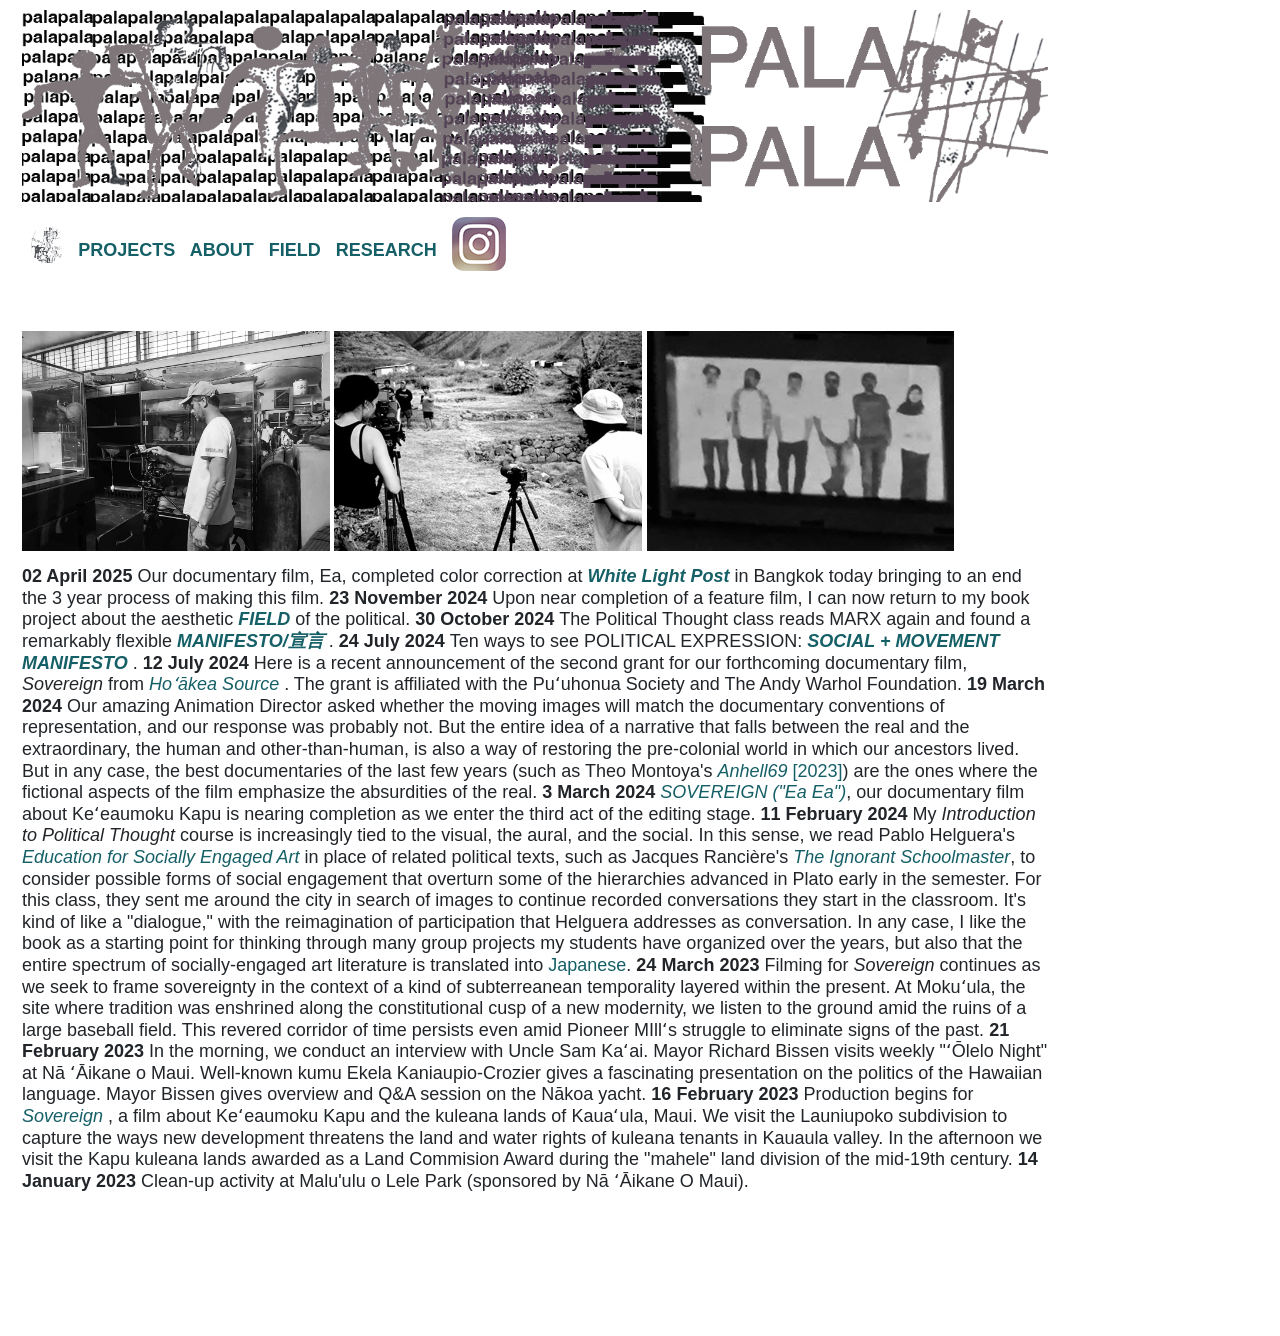
==== index.html @ eea1999e "stage :q" ====
<!DOCTYPE html>
<html lang="en>"
    <head>
	    <meta charset="UTF-8">
	    <meta http-equiv="X-UA-Compatible" content="IE=edge">
	    <meta name="viewport" content="width=device-width, initial-scale=1">




        <title>document * palapala * document * kiʻi * document * palapala </title>

        <link href="https://cdn.jsdelivr.net/npm/bootstrap@5.3.2/dist/css/bootstrap.min.css" rel="stylesheet" integrity="sha384-T3c6CoIi6uLrA9TneNEoa7RxnatzjcDSCmG1MXxSR1GAsXEV/Dwwykc2MPK8M2HN" crossorigin="anonymous">
        
	    <link rel="stylesheet" href="css/styles.css">

	    <div class="container-fluid">
            <div class="row">
                <div class="col-md-8 col-md-10 col-lg-10">
                    <a href="index.html"><img src="images/sov/pala_pala_sm2.png"></a><br>

                    <h2>
                        <b>
                            <a href="index.html"><img src="images/es_logo_sm.png" width=5%></a>                            
		                    <a href="projects.html" class="navo">PROJECTS</a> &nbsp;
	    	                <a href="about.html" class="navo">ABOUT</A> &nbsp;
		                    <a href="practice.html" class="navo">FIELD</a> &nbsp;
		                    <a href="research.html" class="navo">RESEARCH</a> &nbsp;
<a href="https://www.instagram.com/viernesnoah/" class="navo" target="_blank"><img src="images/instagram_icon2.png"></a>
                    </h2>
                        </b><br>
                        <p>

                            <!-- <div class="container-fluid">
                                 <div class="row">
                                 <div class="col-lg-8 col-md-6 col-sm-6"> -->

			    <body>

				<div class="gallery">

        <img src="images/sov/na_aikane_film.jpg" alt="Image 3" width=30% height="30%">     
        <img src="images/sov/sancia_drew.jpg" alt="Image 5" width=30% height="30%">
        <img src="images/sov/baggage.jpg" alt="Image 6" width=30% height="30%">
    </div>

    <h2>
	 <!--ENTRY-->
                                <b>02 April 2025
                                </b>
Our documentary film, Ea, completed color correction at  <a href="https://whitelightpost.com/" class="navo"><em><b>White Light Post</b></em> </a> in Bangkok today bringing to an end the 3 year process of making this film.          
 <!--ENTRY-->
                                <b>23 November 2024
                                </b>
Upon near completion of a feature film, I can now return to my book project about the aesthetic <a href="sonic_field.html" class="navo"><em><b>FIELD</b></em> </a> of the political.          

				    <!--ENTRY-->
                                <b>30 October 2024
                                </b>
The Political Thought class reads MARX again and found a remarkably flexible <a href="marx.html" class="navo"><em><b>MANIFESTO/宣言</b></em> </a>.          



				    <!--ENTRY-->
                                <b>24 July 2024
                                </b>
Ten ways to see POLITICAL EXPRESSION:  <a href="social.html" class="navo"><em><b>SOCIAL + MOVEMENT MANIFESTO</b></em> </a>.          

				    <!--ENTRY-->
                                <b>12 July 2024
                                </b>
Here is a recent announcement of the second grant for our forthcoming documentary film, <em>Sovereign</em> from <a href="https://hoakeasource.org/sancia-miala-shiba-nash-noah-keone-viernes" class="navo"><em>Hoʻākea Source</em> </a>. The grant is affiliated with the Puʻuhonua Society and The Andy Warhol Foundation.                              

				    <!--ENTRY-->
                                <b>19 March 2024
                                </b>
Our amazing Animation Director asked whether the moving images will match the documentary conventions of representation, and our response was probably not. But the entire idea of a narrative that falls between the real and the extraordinary, the human and other-than-human, is also a way of restoring the pre-colonial world in which our ancestors lived. But in any case, the best documentaries of the last few years (such as Theo Montoya's <a href="https://www.youtube.com/watch?v=OB4ye-er7II" class="navo"><em>Anhell69</em> [2023]</a>) are the ones where the fictional aspects of the film emphasize the absurdities of the real.                              

				    
 <!--ENTRY-->
                                <b>3 March 2024
                                </b>
<em><a href="sovereign.html" class="navo">SOVEREIGN ("Ea Ea")</a></em>, our documentary film about Keʻeaumoku Kapu is nearing completion as we enter the third act of the editing stage.                                 

    <!--ENTRY-->
                                <b>11 February 2024
                                </b>
                                My <em>Introduction to Political Thought</em> course is increasingly tied to the visual, the aural, and the social. In this sense, we read Pablo Helguera's <a href="http://pablohelguera.net/2011/11/education-for-socially-engaged-art-2011/" class="navo"><em>Education for Socially Engaged Art</em></a> in place of related political texts, such as Jacques Rancière's <a href="https://abahlali.org/files/Ranciere.pdf" class="navo"> <em>The Ignorant Schoolmaster</em></a>, to consider possible forms of social engagement that overturn some of the hierarchies advanced in Plato early in the semester. For this class, they sent me around the city in search of images to continue recorded conversations they start in the classroom. It's kind of like a "dialogue," with the reimagination of participation that Helguera addresses as conversation. In any case, I like the book as a starting point for thinking through many group projects my students have organized over the years, but also that the entire spectrum of socially-engaged art literature is translated into <a href="https://www.filmart.co.jp/books/978-4-8459-1450-0/" class="navo">Japanese</a>.  				
			    

                                <!--ENTRY-->
                                <b>24 March 2023
                                </b>
                                Filming for <em>Sovereign</em> continues as we seek to frame sovereignty in the context of a kind of subterreanean temporality layered within the present. At Mokuʻula, the site where tradition was enshrined along the constitutional cusp of a new modernity, we listen to the ground amid the ruins of a large baseball field. This revered corridor of time persists even amid Pioneer MIllʻs struggle to eliminate signs of the past.   
                                                                
                                <!--ENTRY-->
                                <b>21 February 2023
                                </b>
                                In the morning, we conduct an interview with Uncle Sam Kaʻai. Mayor Richard Bissen visits weekly "ʻŌlelo Night" at Nā ʻĀikane o Maui. Well-known kumu Ekela Kaniaupio-Crozier gives a fascinating presentation on the politics of the Hawaiian language. Mayor Bissen gives overview and Q&A session on the Nākoa yacht.
                                
                                <!--ENTRY-->


                                
                                <b>16 February 2023
                                </b>
                                Production begins for
                                
                                <a href="sovereign.html" class="navo">
                                    <i>Sovereign
                                    </i>
                                </a>
                                , a film about Keʻeaumoku Kapu and the kuleana lands of Kauaʻula, Maui. We visit the Launiupoko subdivision to capture the ways new development threatens the land and water rights of kuleana tenants in Kauaula valley. In the afternoon we visit the Kapu kuleana lands awarded as a Land Commision Award during the "mahele" land division of the mid-19th century. 
                                

                                <!--ENTRY-->
                                <b>14 January 2023
                                </b>
                                Clean-up activity at Malu'ulu o Lele Park (sponsored by Nā ʻĀikane O Maui). 
                                

	                            
                </div>
            </div>
	    </div>
	    <br>
        <br>


            <br>
            <br>
            <br>
            <br>
</h2>
        </body>
</html>
---- css/styles.css ----
blockquote {
  display: block;
  position: relative;
  width: 90%;
  margin: 10px auto;
  padding: 5px;
  font-style: italic;
 font-size: 2.5em; 
  background: rgba(255, 255, 255, 0.05);
  box-shadow: 0px 0px 2px rgba(0, 0, 0, 0.2); }

blockquote p:first-child,
blockquote p:last-child {
  display: inline-block; }




body {                                                                                            
    font-size: 14px;
    font-style: normal;
    font-weight: 100;
    margin:10px;
    padding:4;

     }

::selection {
color: black; 
    background: #D682B0;
             
}


a.navo:link {color: #155F66;
               text-decoration: none;
}
 a.navo:visited {color: #CC6386;
	    text-decoration: line-through;}

 a.navo:hover {color: #FA7E9C;
	           text-decoration: none;}
 
 a.navo:active {color: #D44848 ;
                 text-decoration: none;}

 .black p {
    background-color: black;
    color: white;
    font-size: 15 px;
    margin: 5;
    padding: 4;
}

 .projects{
     padding-left: 10px; 
     font-size: '25 px';
         font-style: 'normal';
         font-weight: '800';
         	   font-family: 'Helvetica';
 }
 
 .padme{
       padding-left: 100px; 

 }

.container {
  position: absolute;
  margin: 20px;
  width: auto;
}

div {
    width: 100%
	      display: none;
  resize: both;

}

.column div {
    column-gap: 20px;
    column-rule-width: 1px;
			   column-count: 2;
}

.row {
  display: flex;
}

.column_left {
    flex: 30%;

}

.column_right {
    flex: 70%;
     width: 100%;
}

div.a {
  text-align: center;
}

div.b {
  text-align: left;
}

div.c {
  text-align: right;
}

div.c {
  text-align: justify;
}


/* The fix for auto-resizing was to add 100% to width */

h1 { font-family: 'Helvetica';
     font-size: 24px;
     font-style: normal;
     font-variant: normal;
     font-weight: 1000;
     line-height: 26.4px; }

h2 { font-family: Helvetica, Arial, Sans serif;         
     font-size: 18px;                                                                            
     font-style: normal;                                                                                    
     font-variant: normal;                                                                                      
     font-weight: 400;                                                                                          
  

   }  

h3 { font-family: Helvetica, Arial, monosopace;
     font-size: 14px;
     font-weight: 1000;
     font-style: normal;
     font-variant: normal;
     font-weight: 400;
     }

img {
  	max-width: 100%;
  	height: auto;
	padding-bottom: 15px;
}
.flow-img {

 float: right; 
      margin: 5px; 
}


.videoWrapper {
  position: relative;
  padding-bottom: 56.25%; /* 16:9 */
  height: 0;
}
.videoWrapper iframe {
  position: absolute;
  top: 0;
  left: 0;
  width: 100%;
  height: 100%;
}
            
.wrapper a:link {color: #E2AFCB;}
.wrapper a:visited {color:  #C2A1BD;
	    text-decoration: line-through;}

.wrapper a:active {color:#31998E;
	  text-decoration: underline;}
.wrapper a:hover {color: #C44F86;}

.shadow	{ background-color: black;
	  color: white;
	  line-height: 1.5;}

.highlighter { background-color: #155F66;
	  color: #FFFFFF;
	  line-height: 1.5;}


.censor { color:white;
	  text-decoration: line-through;
	  font-size: 15px;
	  color: white;}

.text {
    color: #FE8AB6;

}
.trans 	{text-align: end;
	 display:block;
	 background-color: black;
	 color: white; }


/* Vertical linking */


.wrapper { background-color: black;
	   font-family: Lucida Sans Typewriter;
	   color: white;
	; 
	 }

p { font-family: Arial, Helvetica, sans-serif;
    font-size: 14px;
    font-style: normal;
    font-variant: normal;
    font-weight: 400;
 
   
  }
 
blockquote { font-family: Arial, Helvetica, sans-serif;
	     font-size: 10px;
	     font-style: normal;
	     font-variant: normal;
	  line-height: 2.5;

           }
blockquote a { font-family: Arial, Helvetica, sans-serif;
	     font-size: 10px;
	     font-style: normal;
	     font-variant: normal;
             }



pre {font-family: Lucida Sans Typewriter, Lucida Console, monaco, Bitstream Vera Sans Mono, monospace;
     font-size: 13px;
     font-style: normal;
     font-variant: normal;
     font-weight: 400;
     line-height: 18.5667px; }

.img-wrapper {
  width: 100%;
  height: 0;
  padding-top: 100%;
  background-size: cover;
  background-repeat: none;
  background-position: center;
}


.img-row {

	display: flex;
    flex-wrap: wrap;
    margin: 20px;
    top-margin: 10px;
}
.img-row img:not(:last-of-type) {
	margin-right: 20px;
}

.flex-wrapper {
    display: space-between;
}
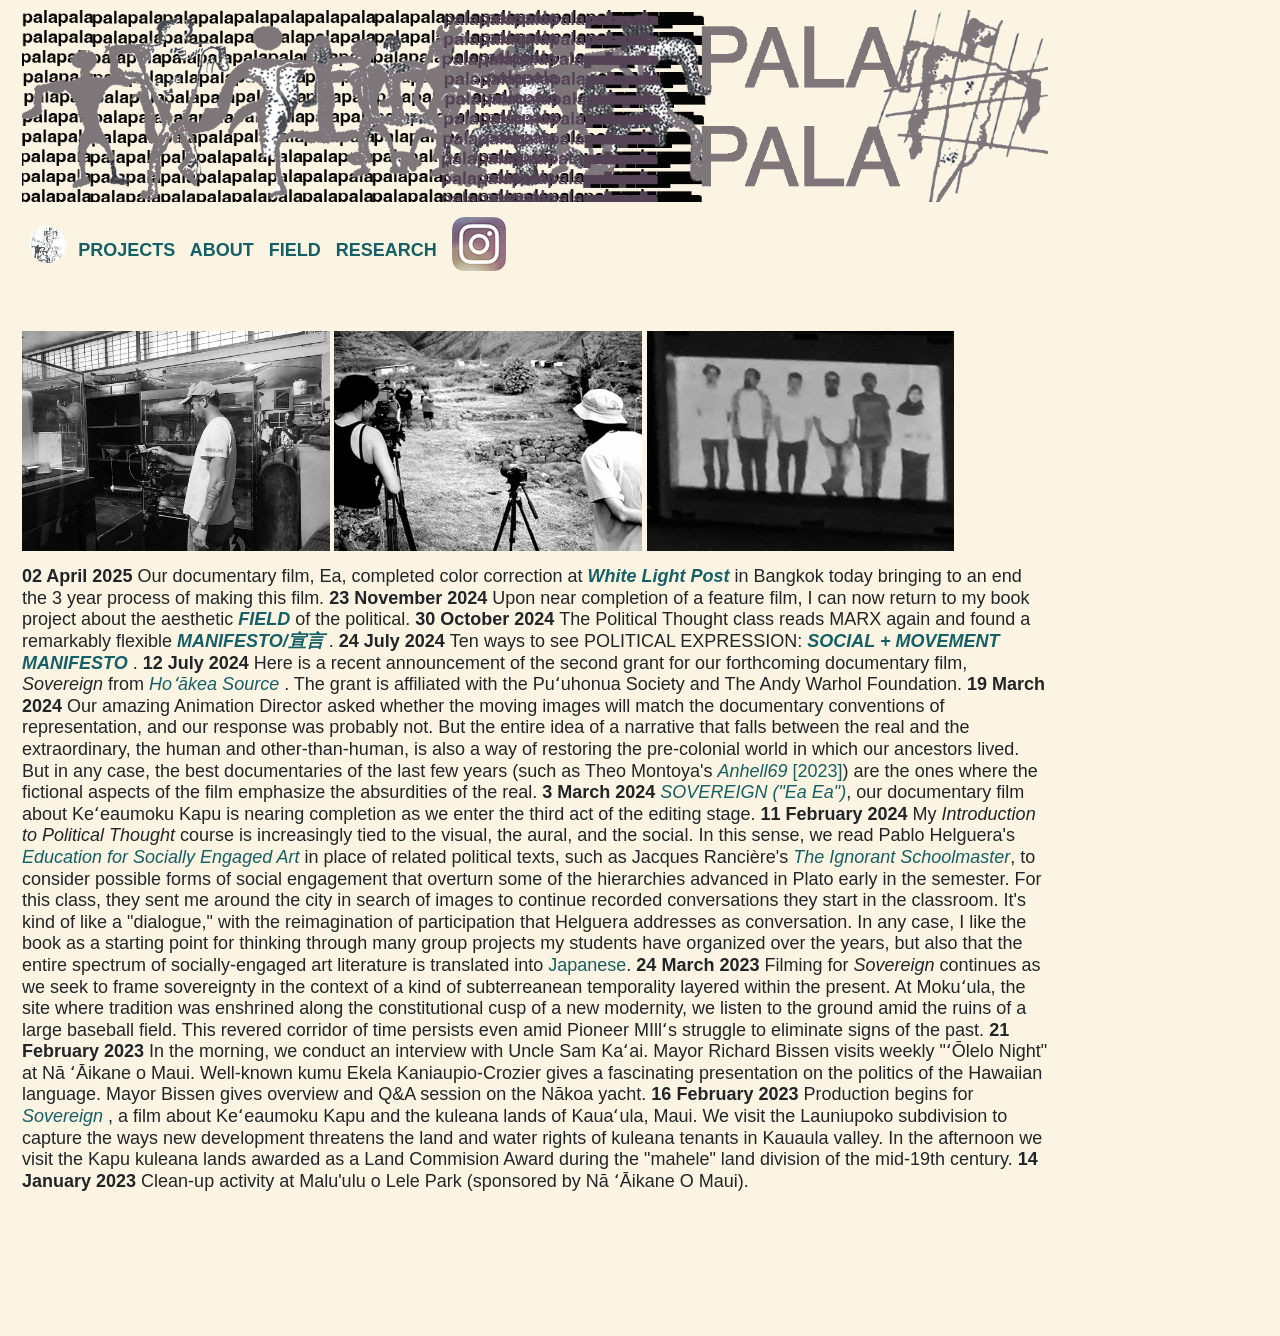
==== commit 645d8f42: "colors" ====
--- a/index.html
+++ b/index.html
@@ -13,7 +13,7 @@
         <link href="https://cdn.jsdelivr.net/npm/bootstrap@5.3.2/dist/css/bootstrap.min.css" rel="stylesheet" integrity="sha384-T3c6CoIi6uLrA9TneNEoa7RxnatzjcDSCmG1MXxSR1GAsXEV/Dwwykc2MPK8M2HN" crossorigin="anonymous">
         
 	    <link rel="stylesheet" href="css/styles.css">
-
+ <body style="background-color: #FBF4E2;">
 	    <div class="container-fluid">
             <div class="row">
                 <div class="col-md-8 col-md-10 col-lg-10">
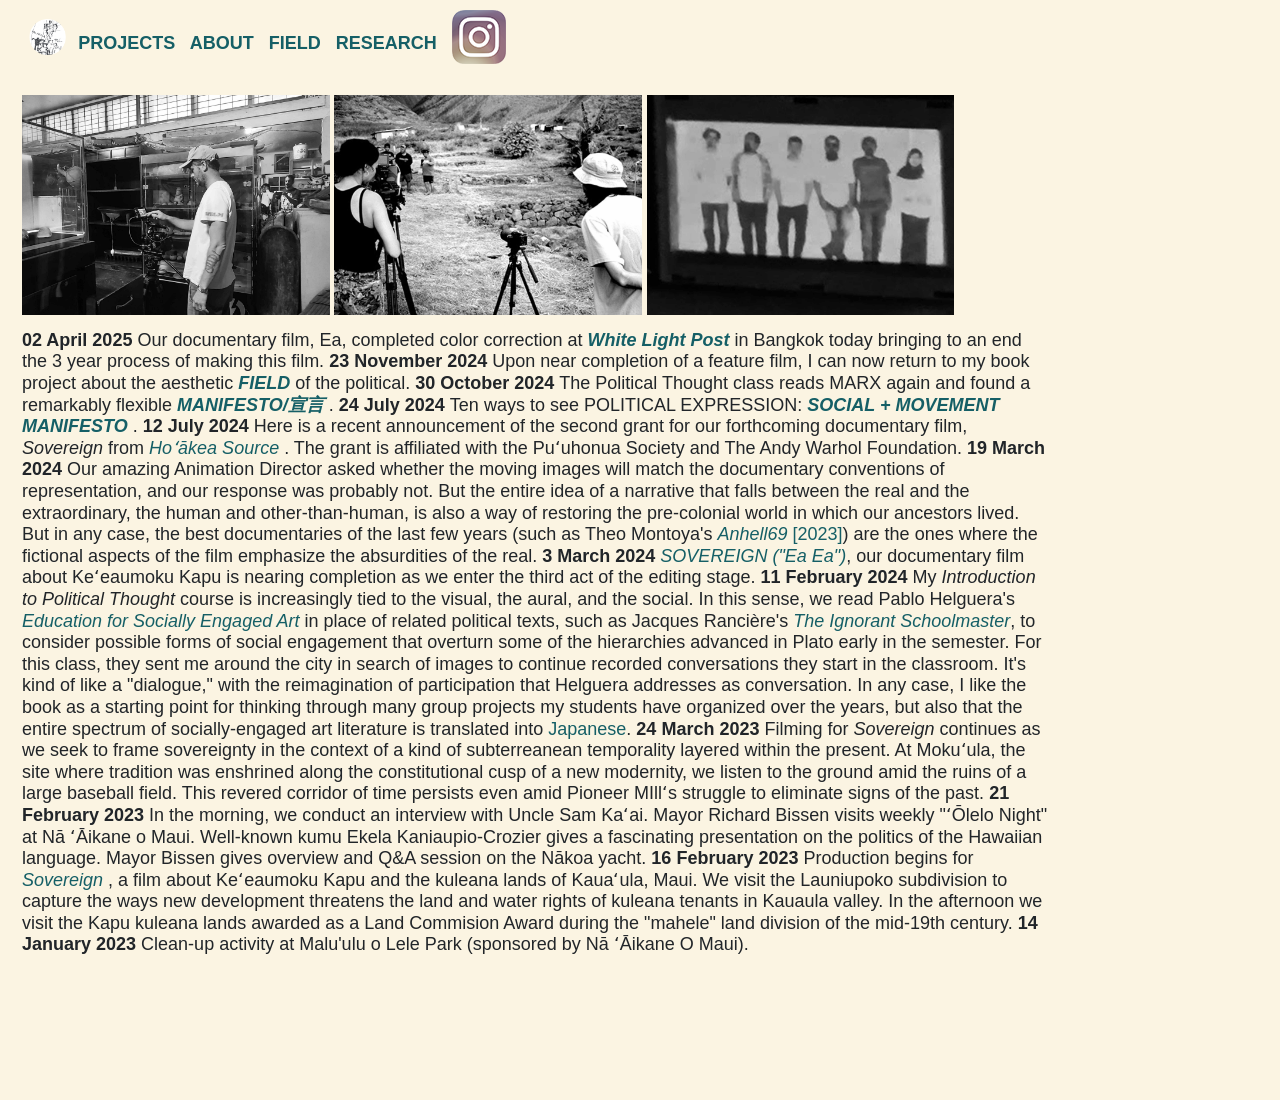
==== commit f3b9bcd5: "banners" ====
--- a/index.html
+++ b/index.html
@@ -17,7 +17,7 @@
 	    <div class="container-fluid">
             <div class="row">
                 <div class="col-md-8 col-md-10 col-lg-10">
-                    <a href="index.html"><img src="images/sov/pala_pala_sm2.png"></a><br>
+
 
                     <h2>
                         <b>
@@ -28,7 +28,7 @@
 		                    <a href="research.html" class="navo">RESEARCH</a> &nbsp;
 <a href="https://www.instagram.com/viernesnoah/" class="navo" target="_blank"><img src="images/instagram_icon2.png"></a>
                     </h2>
-                        </b><br>
+                        </b>
                         <p>
 
                             <!-- <div class="container-fluid">
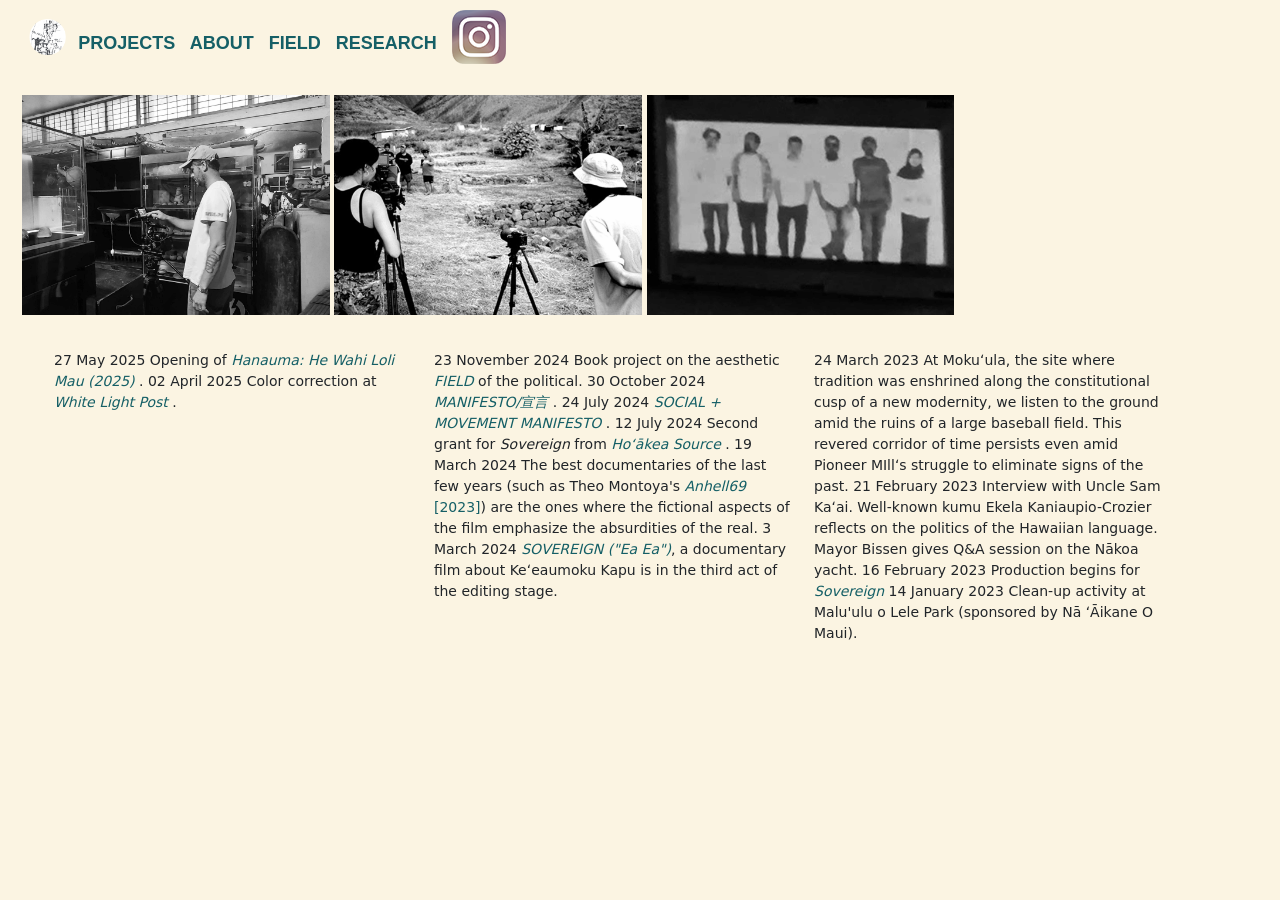
==== commit 46ab9a38: "columns" ====
--- a/index.html
+++ b/index.html
@@ -31,10 +31,7 @@
                         </b>
                         <p>
 
-                            <!-- <div class="container-fluid">
-                                 <div class="row">
-                                 <div class="col-lg-8 col-md-6 col-sm-6"> -->
-
+        
 			    <body>
 
 				<div class="gallery">
@@ -44,59 +41,70 @@
         <img src="images/sov/baggage.jpg" alt="Image 6" width=30% height="30%">
     </div>
 
-    <h2>
-	 <!--ENTRY-->
+<!-- PRESENTATION GRID  -->
+
+<div class="container">
+  <div class="row">
+    <div class="col-sm">
+
+    	<!--ENTRY-->
+                                <b>27 May 2025
+                                </b>
+				Opening of  <a href="https://wahipana.com/wp-content/uploads/kw_hanauma_visitorguide_WP_25.pdf" class="navo" target="_blank"><em><b>Hanauma: He Wahi Loli Mau (2025)</b></em> </a>.
+				
+	<!--ENTRY-->
                                 <b>02 April 2025
                                 </b>
-Our documentary film, Ea, completed color correction at  <a href="https://whitelightpost.com/" class="navo"><em><b>White Light Post</b></em> </a> in Bangkok today bringing to an end the 3 year process of making this film.          
+Color correction at  <a href="https://whitelightpost.com/" class="navo"><em><b>White Light Post</b></em> </a>.   
+
+
+    </div>
+
+    <div class="col-sm">
  <!--ENTRY-->
                                 <b>23 November 2024
                                 </b>
-Upon near completion of a feature film, I can now return to my book project about the aesthetic <a href="sonic_field.html" class="navo"><em><b>FIELD</b></em> </a> of the political.          
+Book project on the aesthetic <a href="sonic_field.html" class="navo"><em><b>FIELD</b></em> </a> of the political.          
 
 				    <!--ENTRY-->
                                 <b>30 October 2024
                                 </b>
-The Political Thought class reads MARX again and found a remarkably flexible <a href="marx.html" class="navo"><em><b>MANIFESTO/宣言</b></em> </a>.          
+ <a href="marx.html" class="navo"><em><b>MANIFESTO/宣言</b></em> </a>.          
 
 
 
 				    <!--ENTRY-->
                                 <b>24 July 2024
                                 </b>
-Ten ways to see POLITICAL EXPRESSION:  <a href="social.html" class="navo"><em><b>SOCIAL + MOVEMENT MANIFESTO</b></em> </a>.          
+ <a href="social.html" class="navo"><em><b>SOCIAL + MOVEMENT MANIFESTO</b></em> </a>.          
 
 				    <!--ENTRY-->
                                 <b>12 July 2024
                                 </b>
-Here is a recent announcement of the second grant for our forthcoming documentary film, <em>Sovereign</em> from <a href="https://hoakeasource.org/sancia-miala-shiba-nash-noah-keone-viernes" class="navo"><em>Hoʻākea Source</em> </a>. The grant is affiliated with the Puʻuhonua Society and The Andy Warhol Foundation.                              
+Second grant for <em>Sovereign</em> from <a href="https://hoakeasource.org/sancia-miala-shiba-nash-noah-keone-viernes" class="navo"><em>Hoʻākea Source</em> </a>.                              
 
 				    <!--ENTRY-->
                                 <b>19 March 2024
                                 </b>
-Our amazing Animation Director asked whether the moving images will match the documentary conventions of representation, and our response was probably not. But the entire idea of a narrative that falls between the real and the extraordinary, the human and other-than-human, is also a way of restoring the pre-colonial world in which our ancestors lived. But in any case, the best documentaries of the last few years (such as Theo Montoya's <a href="https://www.youtube.com/watch?v=OB4ye-er7II" class="navo"><em>Anhell69</em> [2023]</a>) are the ones where the fictional aspects of the film emphasize the absurdities of the real.                              
+The best documentaries of the last few years (such as Theo Montoya's <a href="https://www.youtube.com/watch?v=OB4ye-er7II" class="navo"><em>Anhell69</em> [2023]</a>) are the ones where the fictional aspects of the film emphasize the absurdities of the real.                              
 
 				    
  <!--ENTRY-->
                                 <b>3 March 2024
                                 </b>
-<em><a href="sovereign.html" class="navo">SOVEREIGN ("Ea Ea")</a></em>, our documentary film about Keʻeaumoku Kapu is nearing completion as we enter the third act of the editing stage.                                 
-
-    <!--ENTRY-->
-                                <b>11 February 2024
-                                </b>
-                                My <em>Introduction to Political Thought</em> course is increasingly tied to the visual, the aural, and the social. In this sense, we read Pablo Helguera's <a href="http://pablohelguera.net/2011/11/education-for-socially-engaged-art-2011/" class="navo"><em>Education for Socially Engaged Art</em></a> in place of related political texts, such as Jacques Rancière's <a href="https://abahlali.org/files/Ranciere.pdf" class="navo"> <em>The Ignorant Schoolmaster</em></a>, to consider possible forms of social engagement that overturn some of the hierarchies advanced in Plato early in the semester. For this class, they sent me around the city in search of images to continue recorded conversations they start in the classroom. It's kind of like a "dialogue," with the reimagination of participation that Helguera addresses as conversation. In any case, I like the book as a starting point for thinking through many group projects my students have organized over the years, but also that the entire spectrum of socially-engaged art literature is translated into <a href="https://www.filmart.co.jp/books/978-4-8459-1450-0/" class="navo">Japanese</a>.  				
-			    
+<em><a href="sovereign.html" class="navo">SOVEREIGN ("Ea Ea")</a></em>, a documentary film about Keʻeaumoku Kapu is in the third act of the editing stage.                                 <br>
+    </div>
+    <div class="col-sm">
 
                                 <!--ENTRY-->
                                 <b>24 March 2023
                                 </b>
-                                Filming for <em>Sovereign</em> continues as we seek to frame sovereignty in the context of a kind of subterreanean temporality layered within the present. At Mokuʻula, the site where tradition was enshrined along the constitutional cusp of a new modernity, we listen to the ground amid the ruins of a large baseball field. This revered corridor of time persists even amid Pioneer MIllʻs struggle to eliminate signs of the past.   
+At Mokuʻula, the site where tradition was enshrined along the constitutional cusp of a new modernity, we listen to the ground amid the ruins of a large baseball field. This revered corridor of time persists even amid Pioneer MIllʻs struggle to eliminate signs of the past.   
                                                                 
                                 <!--ENTRY-->
                                 <b>21 February 2023
                                 </b>
-                                In the morning, we conduct an interview with Uncle Sam Kaʻai. Mayor Richard Bissen visits weekly "ʻŌlelo Night" at Nā ʻĀikane o Maui. Well-known kumu Ekela Kaniaupio-Crozier gives a fascinating presentation on the politics of the Hawaiian language. Mayor Bissen gives overview and Q&A session on the Nākoa yacht.
+Interview with Uncle Sam Kaʻai.  Well-known kumu Ekela Kaniaupio-Crozier reflects on the politics of the Hawaiian language. Mayor Bissen gives Q&A session on the Nākoa yacht.
                                 
                                 <!--ENTRY-->
 
@@ -110,15 +118,22 @@
                                     <i>Sovereign
                                     </i>
                                 </a>
-                                , a film about Keʻeaumoku Kapu and the kuleana lands of Kauaʻula, Maui. We visit the Launiupoko subdivision to capture the ways new development threatens the land and water rights of kuleana tenants in Kauaula valley. In the afternoon we visit the Kapu kuleana lands awarded as a Land Commision Award during the "mahele" land division of the mid-19th century. 
                                 
 
                                 <!--ENTRY-->
                                 <b>14 January 2023
                                 </b>
                                 Clean-up activity at Malu'ulu o Lele Park (sponsored by Nā ʻĀikane O Maui). 
-                                
-
+                                <br>
+    </div>
+  </div>
+</div>
+<br>
+<br><br><br><br>
+<br>
+<!-- END OF PRESENTATION GRID  -->
+    <h2>
+       
 	                            
                 </div>
             </div>
@@ -126,11 +141,6 @@
 	    <br>
         <br>
 
-
-            <br>
-            <br>
-            <br>
-            <br>
 </h2>
         </body>
 </html>
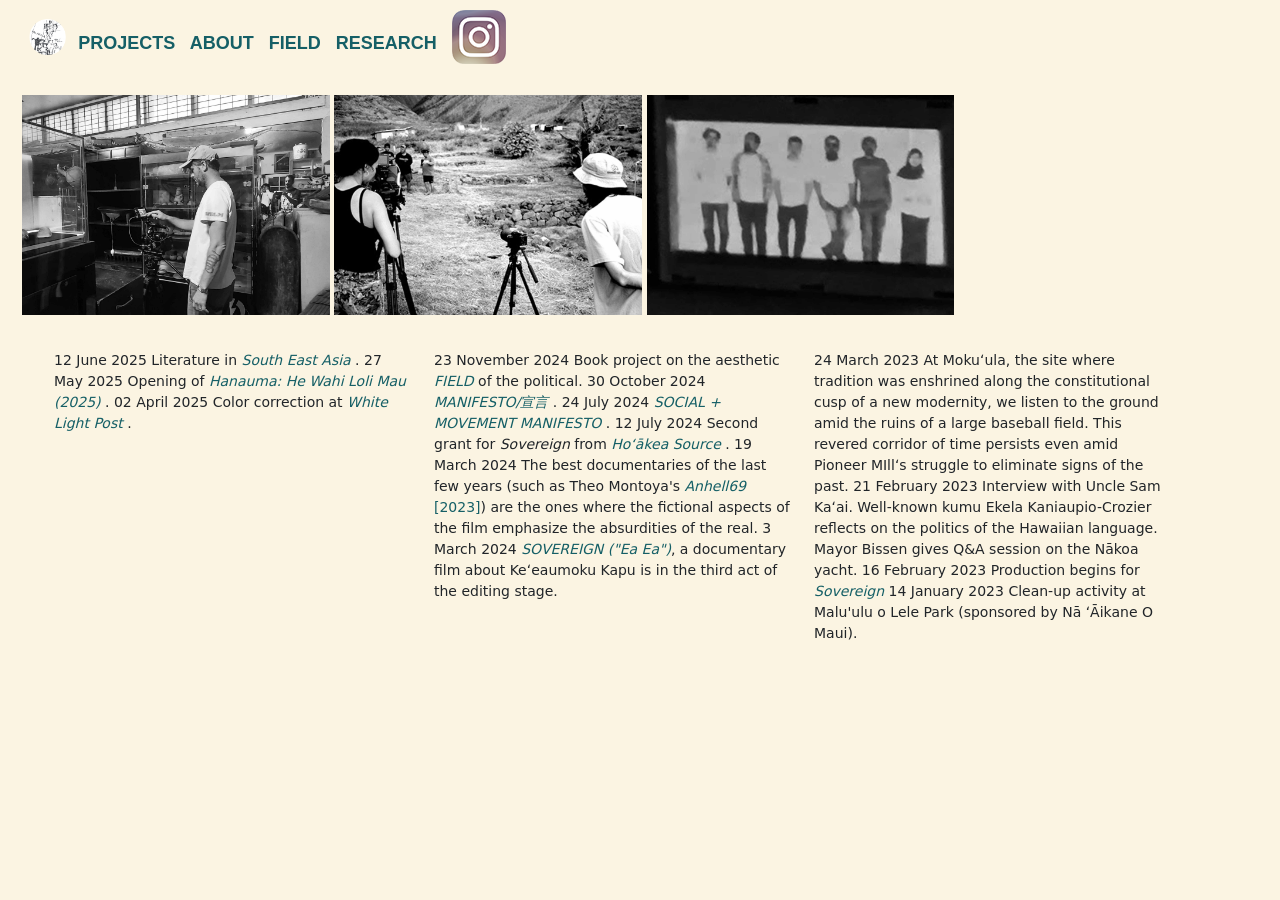
==== commit c90db4f3: "class stuff" ====
--- a/index.html
+++ b/index.html
@@ -46,7 +46,10 @@
 <div class="container">
   <div class="row">
     <div class="col-sm">
-
+    	<!--ENTRY-->
+                                <b>12 June 2025
+                                </b>
+				Literature in   <a href="/ctrl/sea_lit.html" class="navo" target="_blank"><em><b>South East Asia</b></em> </a>.
     	<!--ENTRY-->
                                 <b>27 May 2025
                                 </b>
@@ -129,6 +132,7 @@
   </div>
 </div>
 <br>
+
 <br><br><br><br>
 <br>
 <!-- END OF PRESENTATION GRID  -->
@@ -137,7 +141,8 @@
 	                            
                 </div>
             </div>
-	    </div>
+	 
+   </div>
 	    <br>
         <br>
 
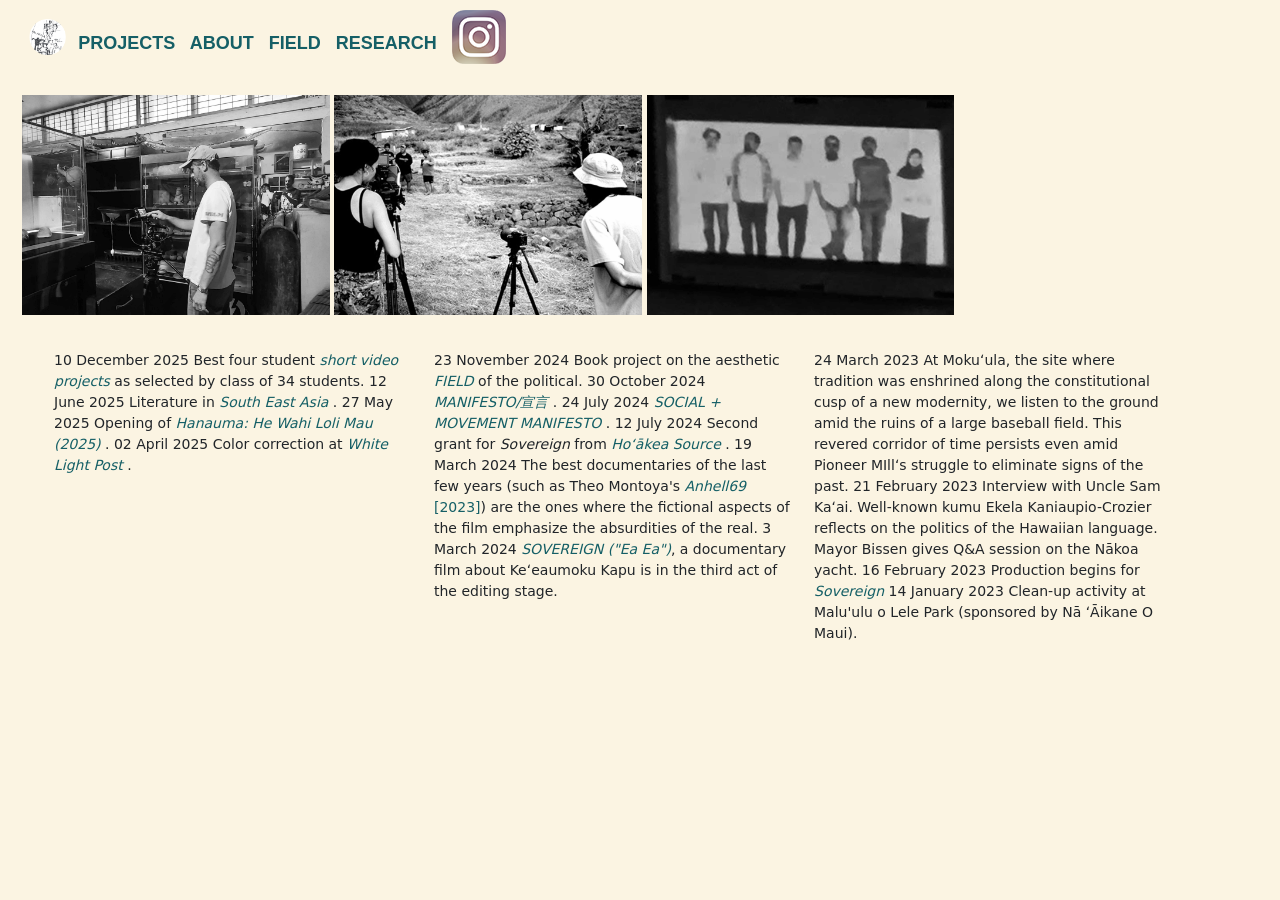
==== commit 0e6f7d12: "visual politics" ====
--- a/index.html
+++ b/index.html
@@ -45,7 +45,11 @@
 
 <div class="container">
   <div class="row">
-    <div class="col-sm">
+      <div class="col-sm">
+	      	<!--ENTRY-->
+                                <b>10 December  2025
+                                </b>
+				Best four student  <a href="visual.html" class="navo" target="_blank"><em><b>short video projects</b></em> </a> as selected by class of 34 students.
     	<!--ENTRY-->
                                 <b>12 June 2025
                                 </b>
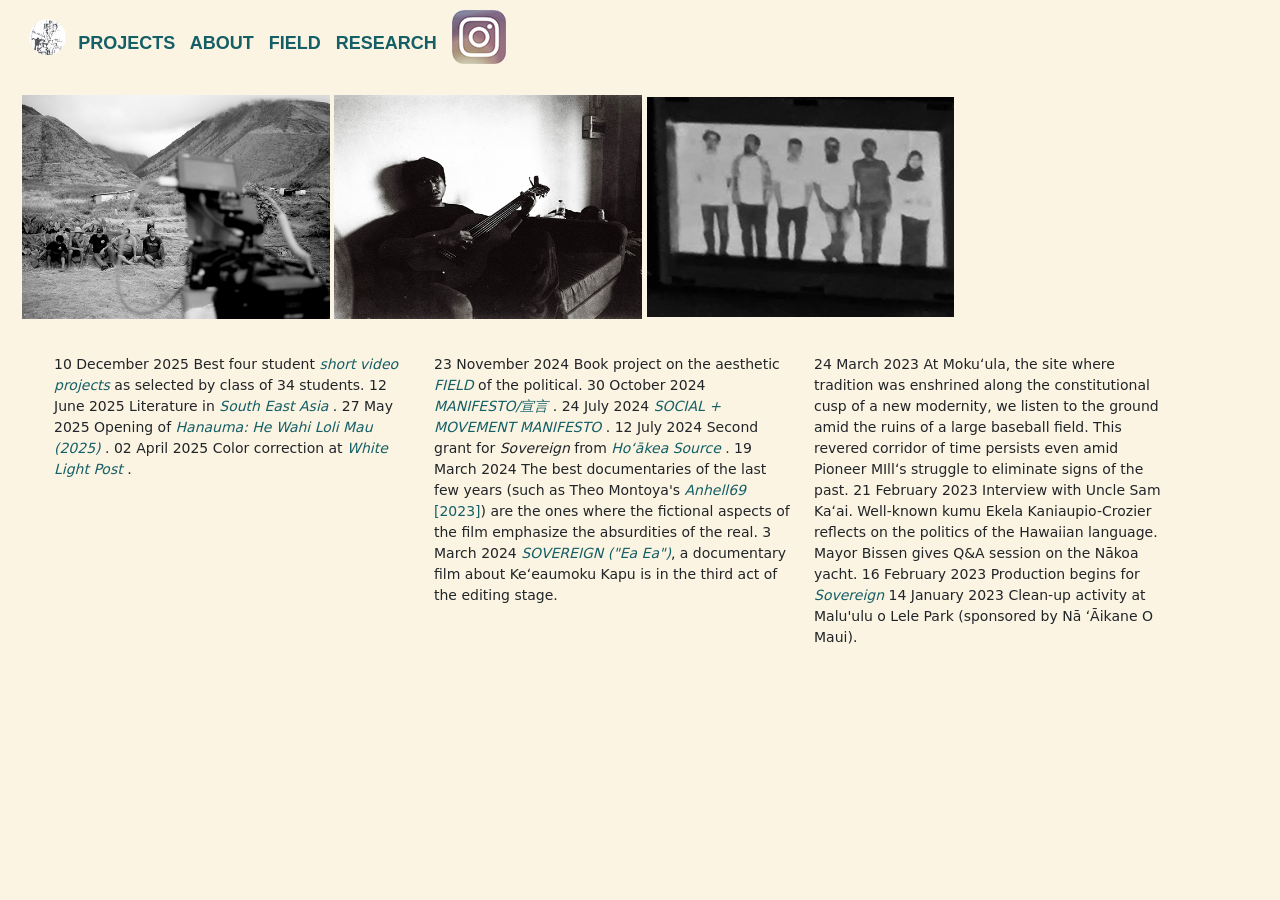
==== commit dabb5459: "site mod" ====
--- a/index.html
+++ b/index.html
@@ -36,8 +36,8 @@
 
 				<div class="gallery">
 
-        <img src="images/sov/na_aikane_film.jpg" alt="Image 3" width=30% height="30%">     
-        <img src="images/sov/sancia_drew.jpg" alt="Image 5" width=30% height="30%">
+        <img src="images/sov/fam.jpg" alt="Image 3" width=30% height="30%">     
+        <img src="images/che_guitar.jpg" alt="Image 5" width=30% height="30%">
         <img src="images/sov/baggage.jpg" alt="Image 6" width=30% height="30%">
     </div>
 
